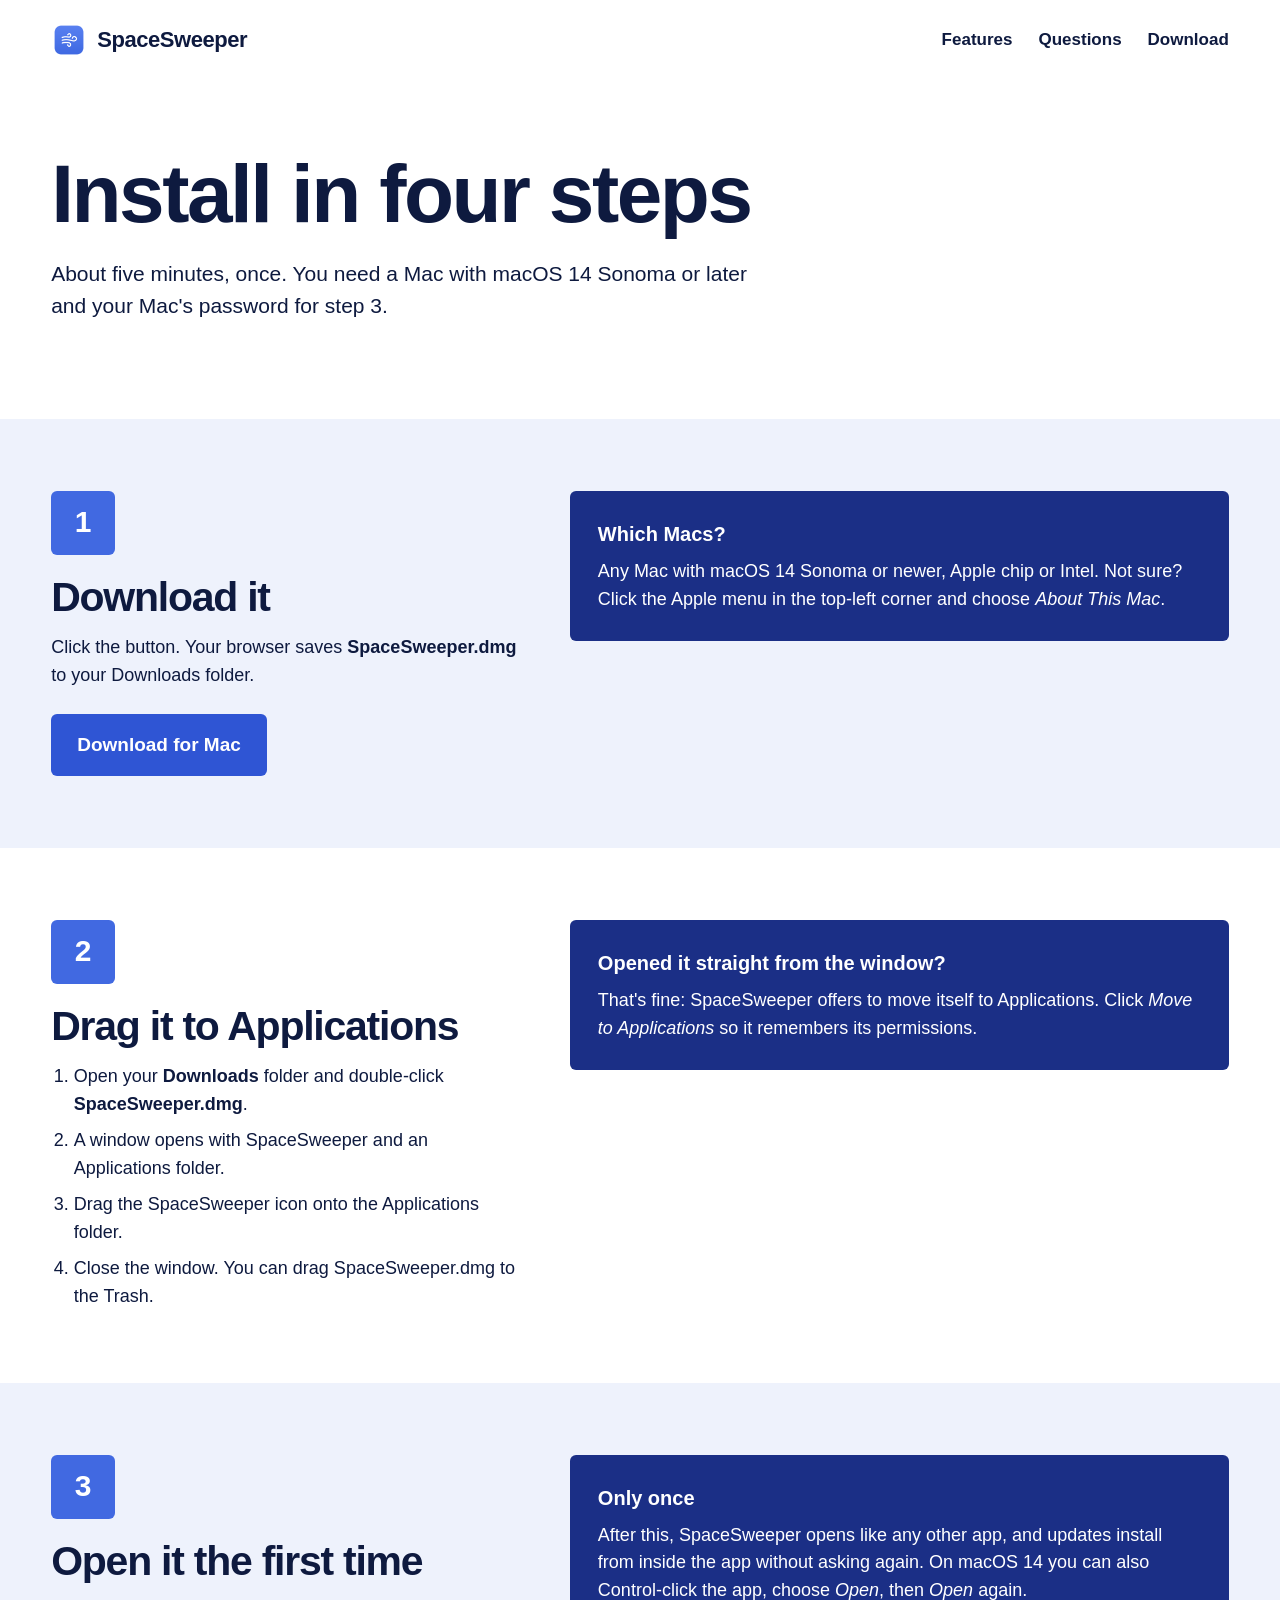
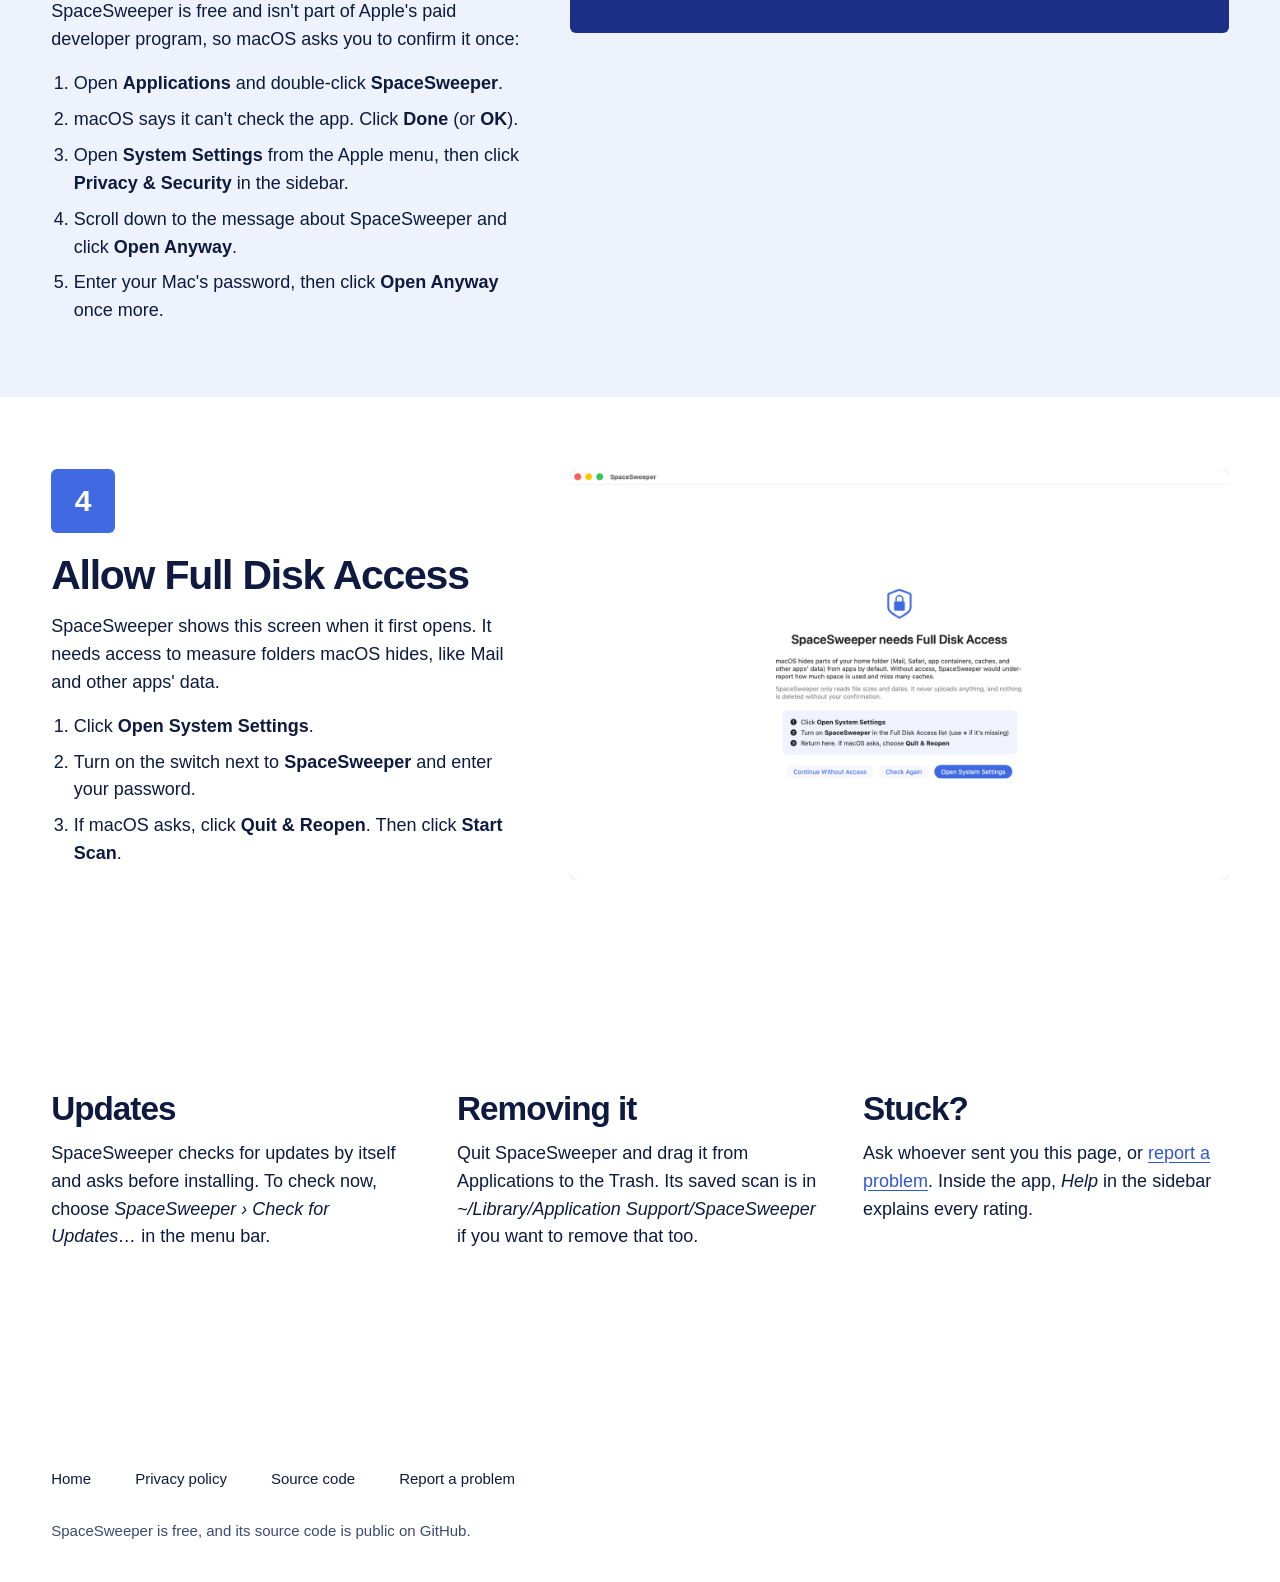
==== website/install.html @ 15249319 "Merge release pipeline and website" ====
<!doctype html>
<html lang="en">
<head>
  <meta charset="utf-8">
  <meta name="viewport" content="width=device-width, initial-scale=1">
  <title>Install SpaceSweeper</title>
  <meta name="description" content="Install SpaceSweeper on your Mac in four steps, including the one-time Open Anyway step and Full Disk Access.">
  <link rel="icon" href="assets/favicon.png">
  <link rel="stylesheet" href="styles.css">
  <script src="site.js" defer></script>
</head>
<body>
  <a class="skip" href="#main">Skip to content</a>
  <header class="site-header">
    <a class="wordmark" href="./"><img src="assets/icon.png" alt="" width="36" height="36">SpaceSweeper</a>
    <nav aria-label="Main">
      <a href="./#features">Features</a>
      <a href="./#questions">Questions</a>
      <a class="keep" href="https://github.com/MatthewFuchs/space-sweeper/releases/latest/download/SpaceSweeper.dmg">Download</a>
    </nav>
  </header>

  <main id="main">
    <section class="guide-hero" aria-labelledby="guide-title">
      <h1 id="guide-title" class="reveal">Install in four steps</h1>
      <p class="reveal">About five minutes, once. You need a Mac with macOS 14 Sonoma or later and your Mac's password for step 3.</p>
    </section>

    <ol class="steps">
      <li>
        <div>
          <span class="badge" aria-hidden="true"></span>
          <h2 class="reveal">Download it</h2>
          <p class="reveal">Click the button. Your browser saves <strong>SpaceSweeper.dmg</strong> to your Downloads folder.</p>
          <p class="reveal" style="margin-top:24px"><a class="button" href="https://github.com/MatthewFuchs/space-sweeper/releases/latest/download/SpaceSweeper.dmg">Download for Mac</a></p>
        </div>
        <div class="panel reveal">
          <strong>Which Macs?</strong>
          Any Mac with macOS 14 Sonoma or newer, Apple chip or Intel. Not sure? Click the Apple menu in the top-left corner and choose <em>About This Mac</em>.
        </div>
      </li>

      <li>
        <div>
          <span class="badge" aria-hidden="true"></span>
          <h2 class="reveal">Drag it to Applications</h2>
          <ol class="reveal">
            <li>Open your <strong>Downloads</strong> folder and double-click <strong>SpaceSweeper.dmg</strong>.</li>
            <li>A window opens with SpaceSweeper and an Applications folder.</li>
            <li>Drag the SpaceSweeper icon onto the Applications folder.</li>
            <li>Close the window. You can drag SpaceSweeper.dmg to the Trash.</li>
          </ol>
        </div>
        <div class="panel reveal">
          <strong>Opened it straight from the window?</strong>
          That's fine: SpaceSweeper offers to move itself to Applications. Click <em>Move to Applications</em> so it remembers its permissions.
        </div>
      </li>

      <li>
        <div>
          <span class="badge" aria-hidden="true"></span>
          <h2 class="reveal">Open it the first time</h2>
          <p class="reveal">SpaceSweeper is free and isn't part of Apple's paid developer program, so macOS asks you to confirm it once:</p>
          <ol class="reveal">
            <li>Open <strong>Applications</strong> and double-click <strong>SpaceSweeper</strong>.</li>
            <li>macOS says it can't check the app. Click <strong>Done</strong> (or <strong>OK</strong>).</li>
            <li>Open <strong>System Settings</strong> from the Apple menu, then click <strong>Privacy &amp; Security</strong> in the sidebar.</li>
            <li>Scroll down to the message about SpaceSweeper and click <strong>Open Anyway</strong>.</li>
            <li>Enter your Mac's password, then click <strong>Open Anyway</strong> once more.</li>
          </ol>
        </div>
        <div class="panel reveal">
          <strong>Only once</strong>
          After this, SpaceSweeper opens like any other app, and updates install from inside the app without asking again. On macOS 14 you can also Control-click the app, choose <em>Open</em>, then <em>Open</em> again.
        </div>
      </li>

      <li>
        <div>
          <span class="badge" aria-hidden="true"></span>
          <h2 class="reveal">Allow Full Disk Access</h2>
          <p class="reveal">SpaceSweeper shows this screen when it first opens. It needs access to measure folders macOS hides, like Mail and other apps' data.</p>
          <ol class="reveal">
            <li>Click <strong>Open System Settings</strong>.</li>
            <li>Turn on the switch next to <strong>SpaceSweeper</strong> and enter your password.</li>
            <li>If macOS asks, click <strong>Quit &amp; Reopen</strong>. Then click <strong>Start Scan</strong>.</li>
          </ol>
        </div>
        <figure class="reveal">
          <img src="assets/fda.png" width="1600" height="997" alt="SpaceSweeper's Full Disk Access screen with an Open System Settings button and three short steps." loading="lazy">
        </figure>
      </li>
    </ol>

    <section class="after" aria-label="After installing">
      <div>
        <h2 class="reveal">Updates</h2>
        <p class="reveal">SpaceSweeper checks for updates by itself and asks before installing. To check now, choose <em>SpaceSweeper › Check for Updates…</em> in the menu bar.</p>
      </div>
      <div>
        <h2 class="reveal">Removing it</h2>
        <p class="reveal">Quit SpaceSweeper and drag it from Applications to the Trash. Its saved scan is in <em>~/Library/Application Support/SpaceSweeper</em> if you want to remove that too.</p>
      </div>
      <div>
        <h2 class="reveal">Stuck?</h2>
        <p class="reveal">Ask whoever sent you this page, or <a href="https://github.com/MatthewFuchs/space-sweeper/issues">report a problem</a>. Inside the app, <em>Help</em> in the sidebar explains every rating.</p>
      </div>
    </section>
  </main>

  <footer class="site-footer">
    <nav class="footer-links" aria-label="Footer">
      <a href="./">Home</a>
      <a href="privacy.html">Privacy policy</a>
      <a href="https://github.com/MatthewFuchs/space-sweeper">Source code</a>
      <a href="https://github.com/MatthewFuchs/space-sweeper/issues">Report a problem</a>
    </nav>
    <p class="fineprint">SpaceSweeper is free, and its source code is public on GitHub.</p>
  </footer>
</body>
</html>
---- website/styles.css ----
/* SpaceSweeper website: royal blue and white, one motif (the space-map tile), system fonts, no external requests. */

:root {
  --ground: #ffffff;
  --ink: #0e1a3f;
  --soft-ink: #3c4a72;
  --tone: #eef2fc;
  --tone-2: #dde5fa;
  --accent: #4169e1;          /* royal blue: the motif at large scale */
  --action: #2f55d4;          /* buttons and links: AA contrast with white */
  --deep: #1b2f86;            /* full fields with white text */
  --on-dark: #ffffff;
  --safe: #146c34;
  --review: #2f55d4;
  --careful: #9a4a06;
  --protected: #4a5578;
  --tile-1: #1b2f86;
  --tile-2: #2f55d4;
  --tile-3: #4169e1;
  --tile-4: #2a46b0;
  --tile-5: #1f3a9e;
  --radius: 6px;
  --margin: clamp(16px, 4vw, 56px);
  --step-display: clamp(52px, 6.4vw, 104px);
  --step-heading: clamp(34px, 4vw, 64px);
  --step-title: 22px;
  --step-body: 18px;
  --step-small: 15px;
  --ease: cubic-bezier(.2, .7, .2, 1);
  color-scheme: light dark;
}

@media (prefers-color-scheme: dark) {
  :root {
    --ground: #0a0f22;
    --ink: #eef2ff;
    --soft-ink: #b9c4e6;
    --tone: #131b37;
    --tone-2: #1b2550;
    --action: #3f66e8;
    --deep: #15245f;
    --safe: #5fd38a;
    --review: #8fa8ff;
    --careful: #f2a65a;
    --protected: #a7b1cf;
  }
}

* { box-sizing: border-box; }
html { -webkit-text-size-adjust: 100%; scroll-behavior: smooth; }
body {
  margin: 0;
  background: var(--ground);
  color: var(--ink);
  font: 400 var(--step-body)/1.55 -apple-system, BlinkMacSystemFont, "SF Pro Text", "Helvetica Neue", Helvetica, Arial, sans-serif;
  -webkit-font-smoothing: antialiased;
}
img { max-width: 100%; display: block; }
a { color: var(--action); text-underline-offset: 3px; }
a:focus-visible, button:focus-visible, summary:focus-visible, input:focus-visible {
  outline: 3px solid var(--accent);
  outline-offset: 3px;
}
h1, h2, h3 { margin: 0; font-weight: 700; letter-spacing: -0.03em; line-height: 1.02; }
h1 { font-size: var(--step-display); }
h2 { font-size: var(--step-heading); }
h3 { font-size: var(--step-title); letter-spacing: -0.01em; line-height: 1.25; }
p { margin: 0; }
.skip { position: absolute; left: -9999px; }
.skip:focus { left: var(--margin); top: 12px; background: var(--ground); padding: 8px 12px; z-index: 10; }

/* Buttons: the motif's rectangle, flat. */
.button {
  display: inline-flex; align-items: center; gap: 10px;
  background: var(--action); color: #fff;
  font-weight: 650; font-size: 19px; text-decoration: none;
  padding: 16px 26px; border-radius: var(--radius); border: 0; cursor: pointer;
  transition: transform .18s var(--ease), background-color .18s var(--ease);
}
.button:hover { background: var(--deep); }
.button:active { transform: scale(.97); }
.button.on-dark { background: #fff; color: var(--deep); }
.button.on-dark:hover { background: var(--tone-2); }
.text-link { font-weight: 600; transition: opacity .18s; }
.text-link:hover { opacity: .75; }

/* Header */
.site-header {
  display: flex; align-items: center; justify-content: space-between;
  padding: 22px var(--margin); position: relative; z-index: 3;
}
.wordmark { display: inline-flex; align-items: center; gap: 10px; font-weight: 750; font-size: 22px; letter-spacing: -0.02em; color: var(--ink); text-decoration: none; }
.wordmark img { width: 36px; height: 36px; }
.site-header nav { display: flex; gap: 26px; }
.site-header nav a { color: var(--ink); text-decoration: none; font-weight: 550; font-size: 17px; }
.site-header nav a:hover { color: var(--action); }

/* Hero: headline on the ground, a giant space map cropped by the right edge. */
.hero {
  position: relative; min-height: min(92svh, 900px); overflow: hidden;
  display: grid; grid-template-columns: minmax(0, 1fr) minmax(0, 1.15fr); align-items: center;
}
.hero-copy { padding: 0 var(--margin) 64px; max-width: 640px; position: relative; z-index: 2; }
.hero-copy p.lead { font-size: 21px; margin: 26px 0 32px; max-width: 30em; }
.hero-meta { margin-top: 18px; font-size: var(--step-small); color: var(--soft-ink); }
.hero-actions { display: flex; flex-wrap: wrap; align-items: center; gap: 22px; }

.space-map {
  position: relative; height: min(84svh, 820px); width: 62vw;
  margin-right: -14vw; align-self: center;
}
.space-map .tile {
  position: absolute; border: 0; border-radius: var(--radius); cursor: pointer;
  color: #fff; text-align: left; padding: 14px 16px; font: inherit;
  display: flex; flex-direction: column; justify-content: flex-start; overflow: hidden;
  transition: transform .2s var(--ease), filter .2s var(--ease);
}
.space-map .tile:hover { filter: brightness(1.12); }
.space-map .tile:active { transform: scale(.985); }
.space-map .tile[aria-pressed="true"] { outline: 4px solid #fff; outline-offset: -4px; }
.tile .name { font-weight: 700; font-size: 18px; line-height: 1.2; }
.tile .size { font-size: 15px; opacity: .9; }
.tile.small .name { font-size: 15px; }
.tile.tiny .name, .tile.tiny .size { display: none; }

.map-readout {
  margin-top: 30px; padding: 18px 20px; background: var(--tone); border-radius: var(--radius);
  max-width: 34em; min-height: 112px;
}
.map-readout .rating { font-weight: 700; }
.map-readout .rating[data-level="safe"] { color: var(--safe); }
.map-readout .rating[data-level="review"] { color: var(--review); }
.map-readout .rating[data-level="careful"] { color: var(--careful); }
.map-readout .rating[data-level="protected"] { color: var(--protected); }
.map-readout p + p { margin-top: 4px; }
.map-hint { font-size: var(--step-small); color: var(--soft-ink); margin-top: 10px; }

/* Showcase: a deep blue field with the real app, cropped by the edges. */
.showcase {
  background: var(--deep); color: var(--on-dark); position: relative; overflow: hidden;
  min-height: 92svh; padding: 110px var(--margin) 0;
}
.showcase .copy { max-width: 560px; position: relative; z-index: 1; }
.showcase .copy p { margin-top: 20px; font-size: 20px; }
.showcase figure {
  margin: 56px 0 0 auto; width: min(1180px, 88vw); margin-right: calc(-1 * var(--margin) - 6vw);
  border-radius: var(--radius) 0 0 0; overflow: hidden;
}
.showcase img { width: 100%; height: auto; }

/* Features: a board of tiles. */
.board-section { padding: 160px var(--margin) 0; }
.board {
  display: grid; grid-template-columns: repeat(12, 1fr); grid-auto-rows: 112px; gap: 8px;
}
.board > * { border-radius: var(--radius); overflow: hidden; position: relative; background: var(--tone); }
.board .heading-tile { grid-column: span 6; grid-row: span 2; background: transparent; padding: 8px 0; }
.board .shot { grid-column: span 6; grid-row: span 4; }
.board .shot img { position: absolute; width: 170%; height: auto; max-width: none; left: -6%; top: -4%; }
.board .shot.focus-right img { left: -62%; }
.board .shot.focus-mid img { left: -30%; top: -14%; }
.board .note { grid-column: span 3; grid-row: span 2; padding: 20px; display: flex; flex-direction: column; justify-content: flex-end; }
.board .note.tall { grid-row: span 4; background: var(--accent); color: #fff; }
.board .note.wide { grid-column: span 6; background: var(--tone-2); }
.board .caption {
  position: absolute; left: 0; right: 0; bottom: 0; padding: 18px 20px;
  background: var(--deep); color: #fff;
}
.board .caption strong, .board .note strong { display: block; font-size: 19px; }
.board .caption span, .board .note span { font-size: 16px; }

/* How it works: a split driven by one slider. */
.stages { margin-top: 160px; display: grid; grid-template-columns: 1fr 1fr; min-height: 80svh; }
.stages .clause-field { background: var(--accent); color: #fff; padding: 64px var(--margin); display: flex; flex-direction: column; justify-content: space-between; }
.stages .clause-field h2 { max-width: 12em; min-height: 2.1em; }
.stages .clause-field p { font-size: 20px; max-width: 26em; margin-top: 18px; }
.stages .picture-field { background: var(--tone); position: relative; overflow: hidden; }
.stages .picture-field img {
  position: absolute; width: 150%; height: auto; max-width: none; left: 8%; top: 10%;
  border-radius: var(--radius); transition: opacity .2s var(--ease);
}
.stage-control { margin-top: 40px; }
.stage-control input[type="range"] { width: 100%; accent-color: #fff; height: 32px; cursor: pointer; }
.stage-names { display: grid; grid-template-columns: repeat(4, 1fr); font-size: 16px; margin-top: 6px; color: rgba(255, 255, 255, .78); }
.stage-names span[aria-current="step"] { color: #fff; font-weight: 700; }

/* FAQ: filed cards. */
.faq { padding: 160px var(--margin) 0; display: grid; grid-template-columns: repeat(12, 1fr); }
.faq h2 { grid-column: 3 / span 8; margin-bottom: 40px; }
.cards { grid-column: 3 / span 8; }
.cards details { background: var(--tone); border-radius: var(--radius); padding: 22px 26px; margin-top: -8px; position: relative; }
.cards details:nth-child(even) { background: var(--tone-2); }
.cards details:first-child { margin-top: 0; }
.cards summary { cursor: pointer; font-size: 21px; font-weight: 650; list-style: none; }
.cards summary::-webkit-details-marker { display: none; }
.cards summary .topic { display: block; font-size: var(--step-small); font-weight: 600; color: var(--action); margin-bottom: 2px; }
.cards details p { margin-top: 12px; max-width: 52ch; }

/* Call to action: a row cropped from the board. */
.cta-row { display: grid; grid-template-columns: 1fr 5fr 1fr; gap: 10px; margin: 160px 0 0; height: 380px; }
.cta-row > * { border-radius: var(--radius); overflow: hidden; }
.cta-row .flank-pic { background: var(--tone-2); }
.cta-row .flank-pic img { width: 600%; height: auto; max-width: none; margin-left: -470%; margin-top: -40px; }
.cta-row .flank-field { background: var(--tile-1); }
.cta-row .action-tile { background: var(--accent); color: #fff; padding: 44px; display: flex; flex-direction: column; justify-content: center; gap: 18px; }
.cta-row .action-tile p { font-size: 19px; max-width: 34em; }
.cta-row .action-tile .actions { display: flex; flex-wrap: wrap; gap: 22px; align-items: center; }
.cta-row .action-tile .text-link { color: #fff; }

/* Footer: the name built from space-map blocks. */
.site-footer { padding: 160px var(--margin) 40px; }
.block-mark { display: flex; gap: 4px; align-items: flex-end; height: 30svh; min-height: 200px; }
.block-mark span {
  flex: 1; display: flex; align-items: flex-end; justify-content: center;
  color: #fff; font-weight: 800; font-size: clamp(28px, 5.4vw, 92px); letter-spacing: -0.04em;
  border-radius: var(--radius); padding-bottom: 6px; line-height: 1;
}
.footer-links { display: grid; grid-template-columns: repeat(4, max-content); gap: 12px 44px; margin-top: 56px; font-size: var(--step-small); }
.footer-links a { color: var(--ink); text-decoration: none; }
.footer-links a:hover { color: var(--action); }
.fineprint { margin-top: 28px; font-size: var(--step-small); color: var(--soft-ink); }

/* Install guide */
.guide-hero { padding: 72px var(--margin) 0; max-width: 980px; }
.guide-hero p { font-size: 21px; margin-top: 22px; max-width: 34em; }
.steps { list-style: none; padding: 0; margin: 96px 0 0; counter-reset: step; }
.steps > li {
  counter-increment: step; display: grid; grid-template-columns: minmax(0, 5fr) minmax(0, 7fr); gap: 48px;
  padding: 72px var(--margin); align-items: start;
}
.steps > li:nth-child(odd) { background: var(--tone); }
.steps > li .badge {
  display: inline-flex; width: 64px; height: 64px; border-radius: var(--radius); background: var(--accent); color: #fff;
  align-items: center; justify-content: center; font-weight: 800; font-size: 30px; margin-bottom: 22px;
}
.steps > li .badge::before { content: counter(step); }
.steps h2 { font-size: clamp(30px, 3.2vw, 48px); }
.steps p, .steps ul, .steps ol { margin-top: 16px; }
.steps ol, .steps ul { padding-left: 1.25em; }
.steps ol li + li, .steps ul li + li { margin-top: 8px; }
.steps figure { margin: 0; border-radius: var(--radius); overflow: hidden; background: var(--tone-2); }
.steps figure img { width: 100%; height: auto; }
.steps .panel { background: var(--deep); color: #fff; border-radius: var(--radius); padding: 28px; }
.steps .panel strong { display: block; font-size: 20px; margin-bottom: 8px; }
.after { padding: 140px var(--margin) 0; display: grid; grid-template-columns: repeat(3, minmax(0, 1fr)); gap: 40px; }
.after h2 { font-size: clamp(28px, 2.6vw, 40px); margin-bottom: 14px; }

/* Privacy page */
.policy { padding: 72px var(--margin) 0; max-width: 820px; }
.policy h2 { font-size: clamp(26px, 2.4vw, 36px); margin-top: 48px; margin-bottom: 12px; }
.policy p { max-width: 62ch; }
.policy .effective { color: var(--soft-ink); margin-top: 16px; }

/* Entrances: parts rise in sequence; content stays visible without script. */
.js .reveal { opacity: 0; transform: translateY(24px); transition: opacity .7s var(--ease), transform .7s var(--ease); }
.js .reveal.in { opacity: 1; transform: none; }
.js .shutter { clip-path: inset(0 0 0 100%); transition: clip-path 1.1s var(--ease); }
.js .shutter img { transform: scale(1.12); transition: transform 1.1s var(--ease); }
.js .shutter.in { clip-path: inset(0 0 0 0); }
.js .shutter.in img { transform: none; }
@media (prefers-reduced-motion: reduce) {
  html { scroll-behavior: auto; }
  .js .reveal, .js .shutter, .js .shutter img { opacity: 1; transform: none; clip-path: none; transition: none; }
  .button, .space-map .tile { transition: none; }
}

/* Phone */
@media (max-width: 820px) {
  .site-header nav a:not(.keep) { display: none; }
  .hero { grid-template-columns: minmax(0, 1fr); min-height: auto; }
  .hero-copy { padding: 28px var(--margin) 0; }
  .hero-copy h1 { font-size: 11.5vw; }
  .space-map { width: 130vw; height: 92vw; margin: 40px 0 0 -6vw; }
  .tile .size { display: none; }
  .showcase { padding-top: 72px; min-height: auto; }
  .showcase figure { width: 150vw; margin-top: 36px; }
  .board { grid-template-columns: repeat(2, 1fr); grid-auto-rows: 28vw; gap: 6px; }
  .board .heading-tile, .board .shot, .board .note.wide { grid-column: span 2; }
  .board .shot { grid-row: span 3; }
  .board .note { grid-column: span 1; grid-row: span 2; padding: 14px; }
  .board .note.tall { grid-row: span 2; }
  .stages { grid-template-columns: 1fr; }
  .stages .picture-field { height: 46svh; order: -1; }
  .stages .clause-field { padding: 36px var(--margin); }
  .faq h2, .cards { grid-column: 1 / -1; }
  .cta-row { grid-template-columns: 1fr 1fr; height: auto; }
  .cta-row .action-tile { grid-column: 1 / -1; order: -1; padding: 28px; }
  .cta-row .flank-pic, .cta-row .flank-field { height: 120px; }
  .footer-links { grid-template-columns: repeat(2, max-content); }
  .block-mark { height: 22svh; min-height: 140px; }
  .steps > li { grid-template-columns: 1fr; gap: 28px; padding: 48px var(--margin); }
  .after { grid-template-columns: 1fr; }
}
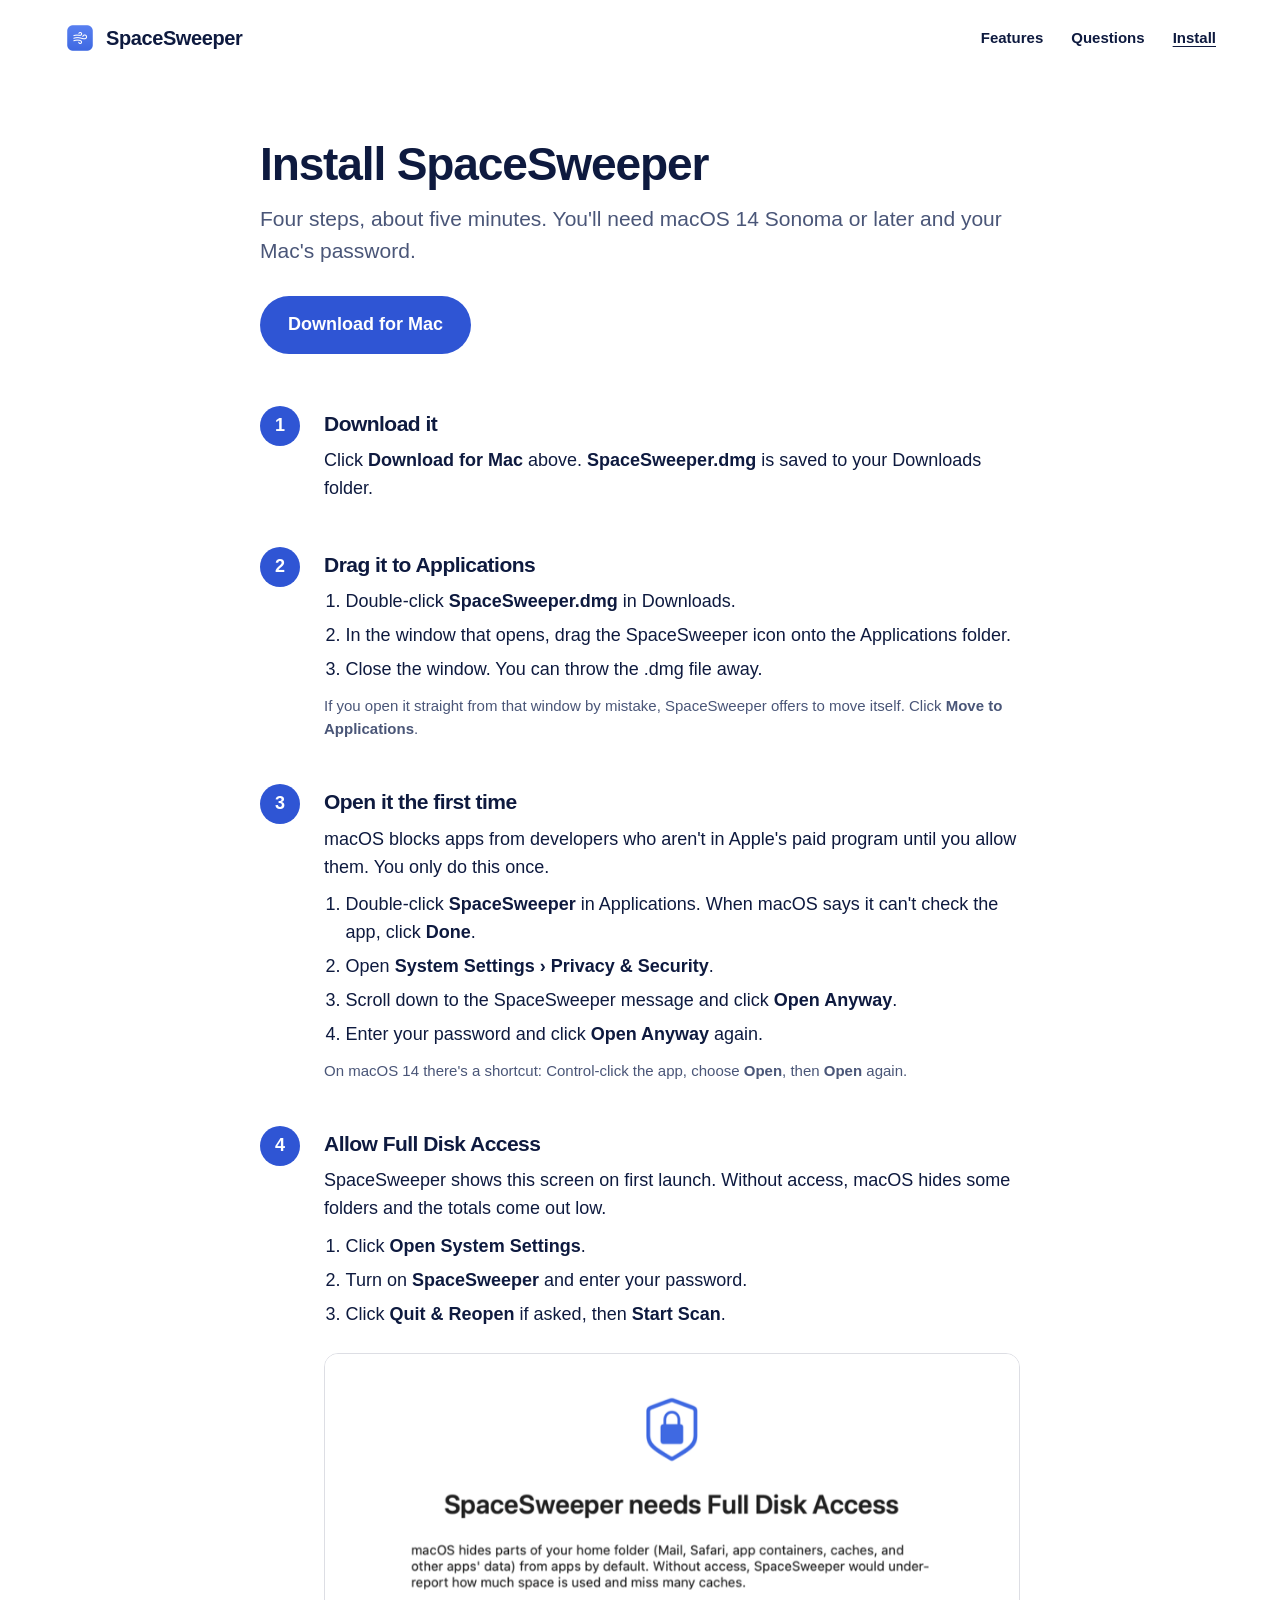
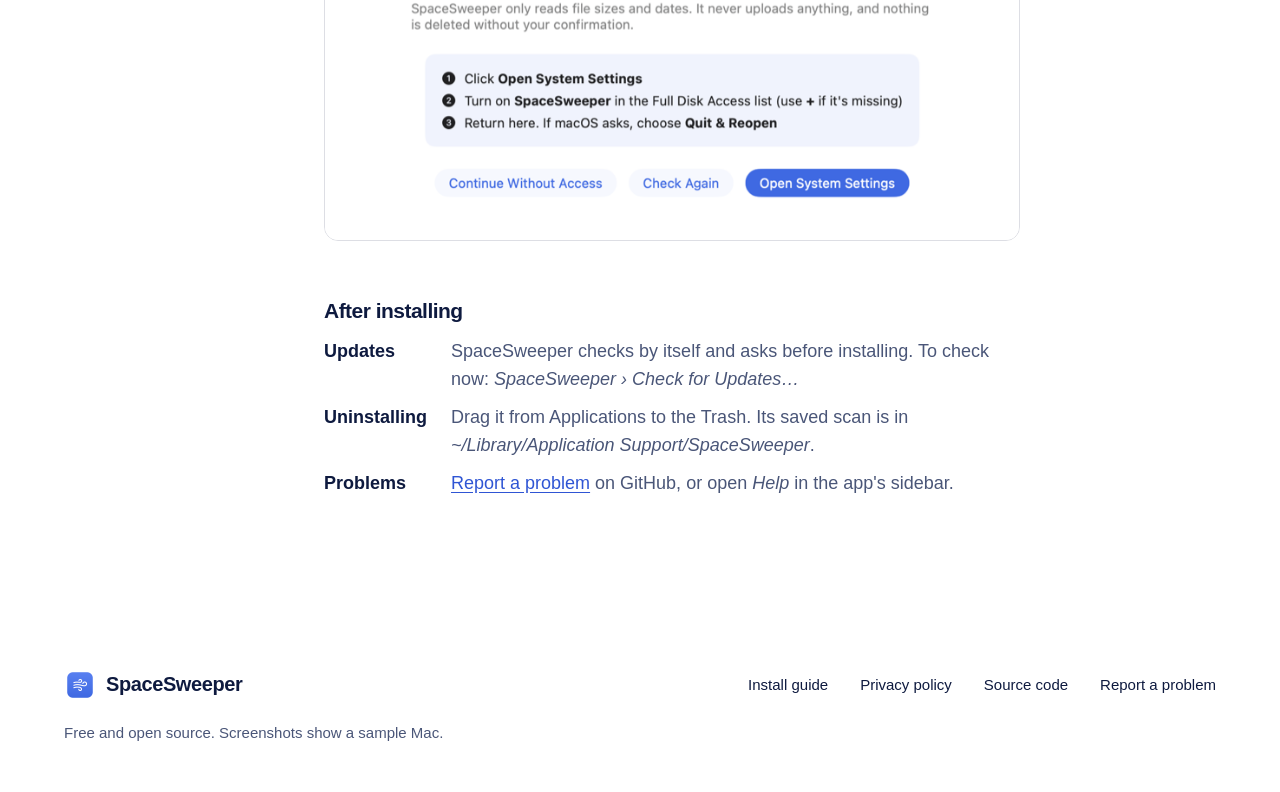
==== commit bec92a0f: "Website redesign: open layout with full app windows, simpler install guide, shared header and footer" ====
--- a/website/install.html
+++ b/website/install.html
@@ -12,111 +12,87 @@
 <body>
   <a class="skip" href="#main">Skip to content</a>
   <header class="site-header">
-    <a class="wordmark" href="./"><img src="assets/icon.png" alt="" width="36" height="36">SpaceSweeper</a>
+    <a class="wordmark" href="./"><img src="assets/icon.png" alt="" width="32" height="32">SpaceSweeper</a>
     <nav aria-label="Main">
       <a href="./#features">Features</a>
       <a href="./#questions">Questions</a>
-      <a class="keep" href="https://github.com/MatthewFuchs/space-sweeper/releases/latest/download/SpaceSweeper.dmg">Download</a>
+      <a class="keep" href="install.html" aria-current="page">Install</a>
     </nav>
   </header>
 
-  <main id="main">
-    <section class="guide-hero" aria-labelledby="guide-title">
-      <h1 id="guide-title" class="reveal">Install in four steps</h1>
-      <p class="reveal">About five minutes, once. You need a Mac with macOS 14 Sonoma or later and your Mac's password for step 3.</p>
+  <main id="main" class="guide">
+    <section class="guide-intro" aria-labelledby="guide-title">
+      <h1 id="guide-title" class="reveal">Install SpaceSweeper</h1>
+      <p class="reveal">Four steps, about five minutes. You'll need macOS 14 Sonoma or later and your Mac's password.</p>
+      <div class="actions reveal">
+        <a class="button" href="https://github.com/MatthewFuchs/space-sweeper/releases/latest/download/SpaceSweeper.dmg">Download for Mac</a>
+      </div>
     </section>
 
     <ol class="steps">
-      <li>
-        <div>
-          <span class="badge" aria-hidden="true"></span>
-          <h2 class="reveal">Download it</h2>
-          <p class="reveal">Click the button. Your browser saves <strong>SpaceSweeper.dmg</strong> to your Downloads folder.</p>
-          <p class="reveal" style="margin-top:24px"><a class="button" href="https://github.com/MatthewFuchs/space-sweeper/releases/latest/download/SpaceSweeper.dmg">Download for Mac</a></p>
-        </div>
-        <div class="panel reveal">
-          <strong>Which Macs?</strong>
-          Any Mac with macOS 14 Sonoma or newer, Apple chip or Intel. Not sure? Click the Apple menu in the top-left corner and choose <em>About This Mac</em>.
-        </div>
+      <li class="reveal">
+        <h2>Download it</h2>
+        <p>Click <strong>Download for Mac</strong> above. <strong>SpaceSweeper.dmg</strong> is saved to your Downloads folder.</p>
       </li>
 
-      <li>
-        <div>
-          <span class="badge" aria-hidden="true"></span>
-          <h2 class="reveal">Drag it to Applications</h2>
-          <ol class="reveal">
-            <li>Open your <strong>Downloads</strong> folder and double-click <strong>SpaceSweeper.dmg</strong>.</li>
-            <li>A window opens with SpaceSweeper and an Applications folder.</li>
-            <li>Drag the SpaceSweeper icon onto the Applications folder.</li>
-            <li>Close the window. You can drag SpaceSweeper.dmg to the Trash.</li>
-          </ol>
-        </div>
-        <div class="panel reveal">
-          <strong>Opened it straight from the window?</strong>
-          That's fine: SpaceSweeper offers to move itself to Applications. Click <em>Move to Applications</em> so it remembers its permissions.
-        </div>
+      <li class="reveal">
+        <h2>Drag it to Applications</h2>
+        <ol>
+          <li>Double-click <strong>SpaceSweeper.dmg</strong> in Downloads.</li>
+          <li>In the window that opens, drag the SpaceSweeper icon onto the Applications folder.</li>
+          <li>Close the window. You can throw the .dmg file away.</li>
+        </ol>
+        <p class="note">If you open it straight from that window by mistake, SpaceSweeper offers to move itself. Click <strong>Move to Applications</strong>.</p>
       </li>
 
-      <li>
-        <div>
-          <span class="badge" aria-hidden="true"></span>
-          <h2 class="reveal">Open it the first time</h2>
-          <p class="reveal">SpaceSweeper is free and isn't part of Apple's paid developer program, so macOS asks you to confirm it once:</p>
-          <ol class="reveal">
-            <li>Open <strong>Applications</strong> and double-click <strong>SpaceSweeper</strong>.</li>
-            <li>macOS says it can't check the app. Click <strong>Done</strong> (or <strong>OK</strong>).</li>
-            <li>Open <strong>System Settings</strong> from the Apple menu, then click <strong>Privacy &amp; Security</strong> in the sidebar.</li>
-            <li>Scroll down to the message about SpaceSweeper and click <strong>Open Anyway</strong>.</li>
-            <li>Enter your Mac's password, then click <strong>Open Anyway</strong> once more.</li>
-          </ol>
-        </div>
-        <div class="panel reveal">
-          <strong>Only once</strong>
-          After this, SpaceSweeper opens like any other app, and updates install from inside the app without asking again. On macOS 14 you can also Control-click the app, choose <em>Open</em>, then <em>Open</em> again.
-        </div>
+      <li class="reveal">
+        <h2>Open it the first time</h2>
+        <p>macOS blocks apps from developers who aren't in Apple's paid program until you allow them. You only do this once.</p>
+        <ol>
+          <li>Double-click <strong>SpaceSweeper</strong> in Applications. When macOS says it can't check the app, click <strong>Done</strong>.</li>
+          <li>Open <strong>System Settings › Privacy &amp; Security</strong>.</li>
+          <li>Scroll down to the SpaceSweeper message and click <strong>Open Anyway</strong>.</li>
+          <li>Enter your password and click <strong>Open Anyway</strong> again.</li>
+        </ol>
+        <p class="note">On macOS 14 there's a shortcut: Control-click the app, choose <strong>Open</strong>, then <strong>Open</strong> again.</p>
       </li>
 
-      <li>
-        <div>
-          <span class="badge" aria-hidden="true"></span>
-          <h2 class="reveal">Allow Full Disk Access</h2>
-          <p class="reveal">SpaceSweeper shows this screen when it first opens. It needs access to measure folders macOS hides, like Mail and other apps' data.</p>
-          <ol class="reveal">
-            <li>Click <strong>Open System Settings</strong>.</li>
-            <li>Turn on the switch next to <strong>SpaceSweeper</strong> and enter your password.</li>
-            <li>If macOS asks, click <strong>Quit &amp; Reopen</strong>. Then click <strong>Start Scan</strong>.</li>
-          </ol>
-        </div>
-        <figure class="reveal">
-          <img src="assets/fda.png" width="1600" height="997" alt="SpaceSweeper's Full Disk Access screen with an Open System Settings button and three short steps." loading="lazy">
+      <li class="reveal">
+        <h2>Allow Full Disk Access</h2>
+        <p>SpaceSweeper shows this screen on first launch. Without access, macOS hides some folders and the totals come out low.</p>
+        <ol>
+          <li>Click <strong>Open System Settings</strong>.</li>
+          <li>Turn on <strong>SpaceSweeper</strong> and enter your password.</li>
+          <li>Click <strong>Quit &amp; Reopen</strong> if asked, then <strong>Start Scan</strong>.</li>
+        </ol>
+        <figure class="crop">
+          <img src="assets/fda-card.png" width="800" height="560" alt="SpaceSweeper's Full Disk Access screen with an Open System Settings button and three short steps." loading="lazy">
         </figure>
       </li>
     </ol>
 
-    <section class="after" aria-label="After installing">
-      <div>
-        <h2 class="reveal">Updates</h2>
-        <p class="reveal">SpaceSweeper checks for updates by itself and asks before installing. To check now, choose <em>SpaceSweeper › Check for Updates…</em> in the menu bar.</p>
-      </div>
-      <div>
-        <h2 class="reveal">Removing it</h2>
-        <p class="reveal">Quit SpaceSweeper and drag it from Applications to the Trash. Its saved scan is in <em>~/Library/Application Support/SpaceSweeper</em> if you want to remove that too.</p>
-      </div>
-      <div>
-        <h2 class="reveal">Stuck?</h2>
-        <p class="reveal">Ask whoever sent you this page, or <a href="https://github.com/MatthewFuchs/space-sweeper/issues">report a problem</a>. Inside the app, <em>Help</em> in the sidebar explains every rating.</p>
-      </div>
+    <section class="after" aria-labelledby="after-title">
+      <h2 id="after-title" class="reveal">After installing</h2>
+      <dl class="reveal">
+        <dt>Updates</dt>
+        <dd>SpaceSweeper checks by itself and asks before installing. To check now: <em>SpaceSweeper › Check for Updates…</em></dd>
+        <dt>Uninstalling</dt>
+        <dd>Drag it from Applications to the Trash. Its saved scan is in <em>~/Library/Application Support/SpaceSweeper</em>.</dd>
+        <dt>Problems</dt>
+        <dd><a href="https://github.com/MatthewFuchs/space-sweeper/issues">Report a problem</a> on GitHub, or open <em>Help</em> in the app's sidebar.</dd>
+      </dl>
     </section>
   </main>
 
   <footer class="site-footer">
+    <a class="wordmark" href="./"><img src="assets/icon.png" alt="" width="28" height="28">SpaceSweeper</a>
     <nav class="footer-links" aria-label="Footer">
-      <a href="./">Home</a>
+      <a href="install.html">Install guide</a>
       <a href="privacy.html">Privacy policy</a>
       <a href="https://github.com/MatthewFuchs/space-sweeper">Source code</a>
       <a href="https://github.com/MatthewFuchs/space-sweeper/issues">Report a problem</a>
     </nav>
-    <p class="fineprint">SpaceSweeper is free, and its source code is public on GitHub.</p>
+    <p class="fineprint">Free and open source. Screenshots show a sample Mac.</p>
   </footer>
 </body>
 </html>
--- a/website/styles.css
+++ b/website/styles.css
@@ -1,29 +1,23 @@
-/* SpaceSweeper website: royal blue and white, one motif (the space-map tile), system fonts, no external requests. */
+/* SpaceSweeper website: royal blue and white, open layout, whole app windows at natural scale.
+   System fonts only; no external requests. */
 
 :root {
   --ground: #ffffff;
   --ink: #0e1a3f;
-  --soft-ink: #3c4a72;
-  --tone: #eef2fc;
-  --tone-2: #dde5fa;
-  --accent: #4169e1;          /* royal blue: the motif at large scale */
-  --action: #2f55d4;          /* buttons and links: AA contrast with white */
-  --deep: #1b2f86;            /* full fields with white text */
-  --on-dark: #ffffff;
-  --safe: #146c34;
+  --soft-ink: #4a5678;
+  --tone: #f3f6fd;            /* quiet field behind the FAQ */
+  --blue: #2f55d4;            /* royal blue fields: white text passes AA */
+  --blue-hover: #2446b8;
+  --link: #2f55d4;
+  --safe: #1e9e4a;
   --review: #2f55d4;
-  --careful: #9a4a06;
-  --protected: #4a5578;
-  --tile-1: #1b2f86;
-  --tile-2: #2f55d4;
-  --tile-3: #4169e1;
-  --tile-4: #2a46b0;
-  --tile-5: #1f3a9e;
-  --radius: 6px;
-  --margin: clamp(16px, 4vw, 56px);
-  --step-display: clamp(52px, 6.4vw, 104px);
-  --step-heading: clamp(34px, 4vw, 64px);
-  --step-title: 22px;
+  --careful: #e07a10;
+  --protected: #6b7591;
+  --margin: clamp(20px, 5vw, 72px);
+  --wide: 1200px;             /* widest content column */
+  --step-display: clamp(44px, 6vw, 84px);
+  --step-heading: clamp(32px, 3.6vw, 52px);
+  --step-title: 21px;
   --step-body: 18px;
   --step-small: 15px;
   --ease: cubic-bezier(.2, .7, .2, 1);
@@ -32,16 +26,14 @@
 
 @media (prefers-color-scheme: dark) {
   :root {
-    --ground: #0a0f22;
+    --ground: #0b1024;
     --ink: #eef2ff;
-    --soft-ink: #b9c4e6;
-    --tone: #131b37;
-    --tone-2: #1b2550;
-    --action: #3f66e8;
-    --deep: #15245f;
-    --safe: #5fd38a;
+    --soft-ink: #b4bfe0;
+    --tone: #121a36;
+    --blue: #2f55d4;
+    --blue-hover: #3a62e6;
+    --link: #9db4ff;
     --review: #8fa8ff;
-    --careful: #f2a65a;
     --protected: #a7b1cf;
   }
 }
@@ -49,245 +41,195 @@
 * { box-sizing: border-box; }
 html { -webkit-text-size-adjust: 100%; scroll-behavior: smooth; }
 body {
-  margin: 0;
+  margin: 0; min-height: 100vh; display: flex; flex-direction: column;
   background: var(--ground);
   color: var(--ink);
   font: 400 var(--step-body)/1.55 -apple-system, BlinkMacSystemFont, "SF Pro Text", "Helvetica Neue", Helvetica, Arial, sans-serif;
   -webkit-font-smoothing: antialiased;
 }
-img { max-width: 100%; display: block; }
-a { color: var(--action); text-underline-offset: 3px; }
-a:focus-visible, button:focus-visible, summary:focus-visible, input:focus-visible {
-  outline: 3px solid var(--accent);
+main { flex: 1 0 auto; }
+img { max-width: 100%; height: auto; display: block; }
+a { color: var(--link); text-underline-offset: 3px; }
+a:focus-visible, button:focus-visible, summary:focus-visible {
+  outline: 3px solid var(--link);
   outline-offset: 3px;
-}
-h1, h2, h3 { margin: 0; font-weight: 700; letter-spacing: -0.03em; line-height: 1.02; }
+  border-radius: 4px;
+}
+h1, h2, h3 { margin: 0; font-weight: 700; letter-spacing: -0.025em; line-height: 1.06; }
 h1 { font-size: var(--step-display); }
 h2 { font-size: var(--step-heading); }
-h3 { font-size: var(--step-title); letter-spacing: -0.01em; line-height: 1.25; }
+h3 { font-size: var(--step-title); letter-spacing: -0.01em; line-height: 1.3; }
 p { margin: 0; }
 .skip { position: absolute; left: -9999px; }
-.skip:focus { left: var(--margin); top: 12px; background: var(--ground); padding: 8px 12px; z-index: 10; }
-
-/* Buttons: the motif's rectangle, flat. */
+.skip:focus { left: var(--margin); top: 12px; background: var(--ground); color: var(--ink); padding: 8px 12px; z-index: 10; }
+
+/* Buttons: rounded like macOS, flat. */
 .button {
-  display: inline-flex; align-items: center; gap: 10px;
-  background: var(--action); color: #fff;
-  font-weight: 650; font-size: 19px; text-decoration: none;
-  padding: 16px 26px; border-radius: var(--radius); border: 0; cursor: pointer;
+  display: inline-flex; align-items: center;
+  background: var(--blue); color: #fff;
+  font-weight: 650; font-size: var(--step-body); text-decoration: none;
+  padding: 15px 28px; border-radius: 999px; /* taste-skill-ignore */
   transition: transform .18s var(--ease), background-color .18s var(--ease);
 }
-.button:hover { background: var(--deep); }
+.button:hover { background: var(--blue-hover); }
 .button:active { transform: scale(.97); }
-.button.on-dark { background: #fff; color: var(--deep); }
-.button.on-dark:hover { background: var(--tone-2); }
-.text-link { font-weight: 600; transition: opacity .18s; }
-.text-link:hover { opacity: .75; }
-
-/* Header */
+.button.light { background: #fff; color: #1b2f86; }
+.button.light:hover { background: #e6ecfd; }
+.text-link { font-weight: 600; text-decoration: none; transition: opacity .18s; }
+.text-link:hover { text-decoration: underline; }
+.actions { display: flex; flex-wrap: wrap; align-items: center; gap: 16px 28px; }
+
+/* Header: sits on the blue hero on the home page, on white elsewhere. */
 .site-header {
   display: flex; align-items: center; justify-content: space-between;
-  padding: 22px var(--margin); position: relative; z-index: 3;
-}
-.wordmark { display: inline-flex; align-items: center; gap: 10px; font-weight: 750; font-size: 22px; letter-spacing: -0.02em; color: var(--ink); text-decoration: none; }
-.wordmark img { width: 36px; height: 36px; }
-.site-header nav { display: flex; gap: 26px; }
-.site-header nav a { color: var(--ink); text-decoration: none; font-weight: 550; font-size: 17px; }
-.site-header nav a:hover { color: var(--action); }
-
-/* Hero: headline on the ground, a giant space map cropped by the right edge. */
+  max-width: calc(var(--wide) + 2 * var(--margin)); margin: 0 auto;
+  padding: 22px var(--margin); width: 100%;
+}
+.wordmark { display: inline-flex; align-items: center; gap: 10px; font-weight: 700; font-size: 20px; letter-spacing: -0.02em; color: var(--ink); text-decoration: none; }
+.wordmark img { width: 32px; height: 32px; }
+.site-header nav { display: flex; gap: 28px; }
+.site-header nav a { color: var(--ink); text-decoration: none; font-weight: 550; font-size: var(--step-small); }
+.site-header nav a:hover, .site-header nav a[aria-current] { text-decoration: underline; }
+
+/* App windows: the screenshots already have the window's rounded corners; a soft shadow lifts them
+   off the page the way macOS does. Never cropped or zoomed. */
+.window { margin: 0; }
+.window img { width: 100%; filter: drop-shadow(0 18px 40px rgba(14, 26, 63, .18)); } /* taste-skill-ignore: a real window casts a shadow */
+
+/* Hero: blue field, centred headline, the whole window below, overlapping into the white page. */
 .hero {
-  position: relative; min-height: min(92svh, 900px); overflow: hidden;
-  display: grid; grid-template-columns: minmax(0, 1fr) minmax(0, 1.15fr); align-items: center;
-}
-.hero-copy { padding: 0 var(--margin) 64px; max-width: 640px; position: relative; z-index: 2; }
-.hero-copy p.lead { font-size: 21px; margin: 26px 0 32px; max-width: 30em; }
-.hero-meta { margin-top: 18px; font-size: var(--step-small); color: var(--soft-ink); }
-.hero-actions { display: flex; flex-wrap: wrap; align-items: center; gap: 22px; }
-
-.space-map {
-  position: relative; height: min(84svh, 820px); width: 62vw;
-  margin-right: -14vw; align-self: center;
-}
-.space-map .tile {
-  position: absolute; border: 0; border-radius: var(--radius); cursor: pointer;
-  color: #fff; text-align: left; padding: 14px 16px; font: inherit;
-  display: flex; flex-direction: column; justify-content: flex-start; overflow: hidden;
-  transition: transform .2s var(--ease), filter .2s var(--ease);
-}
-.space-map .tile:hover { filter: brightness(1.12); }
-.space-map .tile:active { transform: scale(.985); }
-.space-map .tile[aria-pressed="true"] { outline: 4px solid #fff; outline-offset: -4px; }
-.tile .name { font-weight: 700; font-size: 18px; line-height: 1.2; }
-.tile .size { font-size: 15px; opacity: .9; }
-.tile.small .name { font-size: 15px; }
-.tile.tiny .name, .tile.tiny .size { display: none; }
-
-.map-readout {
-  margin-top: 30px; padding: 18px 20px; background: var(--tone); border-radius: var(--radius);
-  max-width: 34em; min-height: 112px;
-}
-.map-readout .rating { font-weight: 700; }
-.map-readout .rating[data-level="safe"] { color: var(--safe); }
-.map-readout .rating[data-level="review"] { color: var(--review); }
-.map-readout .rating[data-level="careful"] { color: var(--careful); }
-.map-readout .rating[data-level="protected"] { color: var(--protected); }
-.map-readout p + p { margin-top: 4px; }
-.map-hint { font-size: var(--step-small); color: var(--soft-ink); margin-top: 10px; }
-
-/* Showcase: a deep blue field with the real app, cropped by the edges. */
-.showcase {
-  background: var(--deep); color: var(--on-dark); position: relative; overflow: hidden;
-  min-height: 92svh; padding: 110px var(--margin) 0;
-}
-.showcase .copy { max-width: 560px; position: relative; z-index: 1; }
-.showcase .copy p { margin-top: 20px; font-size: 20px; }
-.showcase figure {
-  margin: 56px 0 0 auto; width: min(1180px, 88vw); margin-right: calc(-1 * var(--margin) - 6vw);
-  border-radius: var(--radius) 0 0 0; overflow: hidden;
-}
-.showcase img { width: 100%; height: auto; }
-
-/* Features: a board of tiles. */
-.board-section { padding: 160px var(--margin) 0; }
-.board {
-  display: grid; grid-template-columns: repeat(12, 1fr); grid-auto-rows: 112px; gap: 8px;
-}
-.board > * { border-radius: var(--radius); overflow: hidden; position: relative; background: var(--tone); }
-.board .heading-tile { grid-column: span 6; grid-row: span 2; background: transparent; padding: 8px 0; }
-.board .shot { grid-column: span 6; grid-row: span 4; }
-.board .shot img { position: absolute; width: 170%; height: auto; max-width: none; left: -6%; top: -4%; }
-.board .shot.focus-right img { left: -62%; }
-.board .shot.focus-mid img { left: -30%; top: -14%; }
-.board .note { grid-column: span 3; grid-row: span 2; padding: 20px; display: flex; flex-direction: column; justify-content: flex-end; }
-.board .note.tall { grid-row: span 4; background: var(--accent); color: #fff; }
-.board .note.wide { grid-column: span 6; background: var(--tone-2); }
-.board .caption {
-  position: absolute; left: 0; right: 0; bottom: 0; padding: 18px 20px;
-  background: var(--deep); color: #fff;
-}
-.board .caption strong, .board .note strong { display: block; font-size: 19px; }
-.board .caption span, .board .note span { font-size: 16px; }
-
-/* How it works: a split driven by one slider. */
-.stages { margin-top: 160px; display: grid; grid-template-columns: 1fr 1fr; min-height: 80svh; }
-.stages .clause-field { background: var(--accent); color: #fff; padding: 64px var(--margin); display: flex; flex-direction: column; justify-content: space-between; }
-.stages .clause-field h2 { max-width: 12em; min-height: 2.1em; }
-.stages .clause-field p { font-size: 20px; max-width: 26em; margin-top: 18px; }
-.stages .picture-field { background: var(--tone); position: relative; overflow: hidden; }
-.stages .picture-field img {
-  position: absolute; width: 150%; height: auto; max-width: none; left: 8%; top: 10%;
-  border-radius: var(--radius); transition: opacity .2s var(--ease);
-}
-.stage-control { margin-top: 40px; }
-.stage-control input[type="range"] { width: 100%; accent-color: #fff; height: 32px; cursor: pointer; }
-.stage-names { display: grid; grid-template-columns: repeat(4, 1fr); font-size: 16px; margin-top: 6px; color: rgba(255, 255, 255, .78); }
-.stage-names span[aria-current="step"] { color: #fff; font-weight: 700; }
-
-/* FAQ: filed cards. */
-.faq { padding: 160px var(--margin) 0; display: grid; grid-template-columns: repeat(12, 1fr); }
-.faq h2 { grid-column: 3 / span 8; margin-bottom: 40px; }
-.cards { grid-column: 3 / span 8; }
-.cards details { background: var(--tone); border-radius: var(--radius); padding: 22px 26px; margin-top: -8px; position: relative; }
-.cards details:nth-child(even) { background: var(--tone-2); }
-.cards details:first-child { margin-top: 0; }
-.cards summary { cursor: pointer; font-size: 21px; font-weight: 650; list-style: none; }
-.cards summary::-webkit-details-marker { display: none; }
-.cards summary .topic { display: block; font-size: var(--step-small); font-weight: 600; color: var(--action); margin-bottom: 2px; }
-.cards details p { margin-top: 12px; max-width: 52ch; }
-
-/* Call to action: a row cropped from the board. */
-.cta-row { display: grid; grid-template-columns: 1fr 5fr 1fr; gap: 10px; margin: 160px 0 0; height: 380px; }
-.cta-row > * { border-radius: var(--radius); overflow: hidden; }
-.cta-row .flank-pic { background: var(--tone-2); }
-.cta-row .flank-pic img { width: 600%; height: auto; max-width: none; margin-left: -470%; margin-top: -40px; }
-.cta-row .flank-field { background: var(--tile-1); }
-.cta-row .action-tile { background: var(--accent); color: #fff; padding: 44px; display: flex; flex-direction: column; justify-content: center; gap: 18px; }
-.cta-row .action-tile p { font-size: 19px; max-width: 34em; }
-.cta-row .action-tile .actions { display: flex; flex-wrap: wrap; gap: 22px; align-items: center; }
-.cta-row .action-tile .text-link { color: #fff; }
-
-/* Footer: the name built from space-map blocks. */
-.site-footer { padding: 160px var(--margin) 40px; }
-.block-mark { display: flex; gap: 4px; align-items: flex-end; height: 30svh; min-height: 200px; }
-.block-mark span {
-  flex: 1; display: flex; align-items: flex-end; justify-content: center;
-  color: #fff; font-weight: 800; font-size: clamp(28px, 5.4vw, 92px); letter-spacing: -0.04em;
-  border-radius: var(--radius); padding-bottom: 6px; line-height: 1;
-}
-.footer-links { display: grid; grid-template-columns: repeat(4, max-content); gap: 12px 44px; margin-top: 56px; font-size: var(--step-small); }
+  background: var(--blue); color: #fff;
+  padding-bottom: 0; margin-bottom: clamp(140px, 20vw, 300px);
+}
+.hero .site-header .wordmark, .hero .site-header nav a { color: #fff; }
+.hero-copy { max-width: 860px; margin: 0 auto; padding: clamp(40px, 7vw, 96px) var(--margin) 0; text-align: center; }
+.hero .lead { font-size: var(--step-title); margin: 24px auto 0; max-width: 32em; opacity: .95; }
+.hero .actions { justify-content: center; margin-top: 36px; }
+.hero .text-link { color: #fff; }
+.hero .meta { margin-top: 20px; font-size: var(--step-small); opacity: .85; }
+.hero-window {
+  max-width: calc(var(--wide) + 2 * var(--margin)); margin: clamp(48px, 6vw, 80px) auto 0;
+  padding: 0 var(--margin); margin-bottom: calc(-1 * clamp(140px, 20vw, 300px));
+}
+.hero-window img { filter: drop-shadow(0 30px 60px rgba(8, 18, 60, .35)); } /* taste-skill-ignore */
+
+/* Feature rows: text beside the full window, alternating sides. */
+.feature {
+  max-width: calc(var(--wide) + 2 * var(--margin)); margin: 0 auto;
+  padding: clamp(80px, 10vw, 150px) var(--margin) 0;
+  display: grid; grid-template-columns: minmax(0, 4fr) minmax(0, 8fr); gap: clamp(32px, 5vw, 72px); align-items: center;
+}
+.feature.flip { grid-template-columns: minmax(0, 8fr) minmax(0, 4fr); }
+.feature.flip .text { order: 2; }
+.feature .text p { margin-top: 18px; color: var(--soft-ink); }
+.ratings { list-style: none; padding: 0; margin: 28px 0 0; }
+.ratings li { position: relative; padding-left: 24px; font-size: var(--step-small); line-height: 1.5; }
+.ratings li + li { margin-top: 12px; }
+.ratings strong { display: block; font-size: var(--step-body); }
+.dot { position: absolute; left: 0; top: 7px; width: 12px; height: 12px; border-radius: 50%; }
+.dot.safe { background: var(--safe); }
+.dot.review { background: var(--review); }
+.dot.careful { background: var(--careful); }
+.dot.protected { background: var(--protected); }
+
+/* Promises: four short paragraphs in columns. */
+.promises {
+  max-width: calc(var(--wide) + 2 * var(--margin)); margin: 0 auto;
+  padding: clamp(110px, 13vw, 190px) var(--margin) 0;
+}
+.promises .columns { display: grid; grid-template-columns: repeat(4, minmax(0, 1fr)); gap: 40px; margin-top: 48px; }
+.promises h3 { color: var(--link); margin-bottom: 10px; }
+.promises p { color: var(--soft-ink); font-size: var(--step-body); }
+
+/* FAQ: a quiet tinted field, two columns of questions. */
+.faq { background: var(--tone); margin-top: clamp(110px, 13vw, 190px); padding: clamp(72px, 9vw, 120px) var(--margin); }
+.faq h2, .faq .qa { max-width: 760px; margin: 0 auto; }
+.faq .qa { margin-top: 32px; }
+.faq details { padding: 20px 0; }
+.faq details + details { border-top: 1px solid color-mix(in srgb, var(--ink) 12%, transparent); } /* taste-skill-ignore: separates questions */
+.faq summary { cursor: pointer; font-size: var(--step-body); font-weight: 650; list-style: none; position: relative; padding-right: 32px; }
+.faq summary::-webkit-details-marker { display: none; }
+.faq summary::after { content: "+"; position: absolute; right: 0; top: -2px; font-size: 24px; font-weight: 400; color: var(--link); transition: transform .2s var(--ease); }
+.faq details[open] summary::after { transform: rotate(45deg); }
+.faq details p { margin-top: 10px; color: var(--soft-ink); max-width: 62ch; }
+
+/* Download: the blue field again, closing the page. */
+.cta { background: var(--blue); color: #fff; text-align: center; padding: clamp(80px, 10vw, 140px) var(--margin); }
+.cta-icon { width: 96px; height: 96px; margin: 0 auto 28px; }
+.cta p { font-size: var(--step-title); margin: 18px auto 0; max-width: 30em; opacity: .95; }
+.cta .actions { justify-content: center; margin-top: 34px; }
+.cta .text-link { color: #fff; }
+
+/* Footer: same on every page. */
+.guide, .policy { padding-bottom: clamp(72px, 9vw, 120px) !important; }
+.site-footer {
+  max-width: calc(var(--wide) + 2 * var(--margin)); margin: 0 auto;
+  padding: 56px var(--margin) 48px; width: 100%;
+  display: grid; grid-template-columns: auto 1fr; gap: 20px 48px; align-items: center;
+}
+.footer-links { display: flex; flex-wrap: wrap; gap: 12px 32px; justify-content: flex-end; font-size: var(--step-small); }
 .footer-links a { color: var(--ink); text-decoration: none; }
-.footer-links a:hover { color: var(--action); }
-.fineprint { margin-top: 28px; font-size: var(--step-small); color: var(--soft-ink); }
-
-/* Install guide */
-.guide-hero { padding: 72px var(--margin) 0; max-width: 980px; }
-.guide-hero p { font-size: 21px; margin-top: 22px; max-width: 34em; }
-.steps { list-style: none; padding: 0; margin: 96px 0 0; counter-reset: step; }
-.steps > li {
-  counter-increment: step; display: grid; grid-template-columns: minmax(0, 5fr) minmax(0, 7fr); gap: 48px;
-  padding: 72px var(--margin); align-items: start;
-}
-.steps > li:nth-child(odd) { background: var(--tone); }
-.steps > li .badge {
-  display: inline-flex; width: 64px; height: 64px; border-radius: var(--radius); background: var(--accent); color: #fff;
-  align-items: center; justify-content: center; font-weight: 800; font-size: 30px; margin-bottom: 22px;
-}
-.steps > li .badge::before { content: counter(step); }
-.steps h2 { font-size: clamp(30px, 3.2vw, 48px); }
-.steps p, .steps ul, .steps ol { margin-top: 16px; }
-.steps ol, .steps ul { padding-left: 1.25em; }
-.steps ol li + li, .steps ul li + li { margin-top: 8px; }
-.steps figure { margin: 0; border-radius: var(--radius); overflow: hidden; background: var(--tone-2); }
-.steps figure img { width: 100%; height: auto; }
-.steps .panel { background: var(--deep); color: #fff; border-radius: var(--radius); padding: 28px; }
-.steps .panel strong { display: block; font-size: 20px; margin-bottom: 8px; }
-.after { padding: 140px var(--margin) 0; display: grid; grid-template-columns: repeat(3, minmax(0, 1fr)); gap: 40px; }
-.after h2 { font-size: clamp(28px, 2.6vw, 40px); margin-bottom: 14px; }
+.footer-links a:hover { text-decoration: underline; }
+.fineprint { grid-column: 1 / -1; font-size: var(--step-small); color: var(--soft-ink); }
+
+/* Install guide: one readable column, numbered steps, nothing beside them. */
+.guide { max-width: calc(760px + 2 * var(--margin)); margin: 0 auto; padding: 0 var(--margin); }
+.guide-intro { padding: clamp(32px, 5vw, 64px) 0 0; }
+.guide-intro h1 { font-size: var(--step-heading); }
+.guide-intro p { font-size: var(--step-title); margin-top: 14px; color: var(--soft-ink); }
+.guide-intro .actions { margin-top: 28px; }
+.steps { list-style: none; padding: 0; margin: 56px 0 0; counter-reset: step; }
+.steps > li { counter-increment: step; position: relative; padding: 0 0 48px 64px; }
+.steps > li::before {
+  content: counter(step); position: absolute; left: 0; top: -4px;
+  width: 40px; height: 40px; border-radius: 50%; background: var(--blue); color: #fff;
+  display: flex; align-items: center; justify-content: center; font-weight: 700; font-size: var(--step-body);
+}
+.steps h2 { font-size: var(--step-title); line-height: 1.3; }
+.steps p, .steps ol { margin-top: 10px; }
+.steps ol { padding-left: 1.2em; }
+.steps ol li + li { margin-top: 6px; }
+.steps .note { color: var(--soft-ink); font-size: var(--step-small); }
+.steps .window { margin-top: 24px; }
+.steps .crop { margin: 24px 0 0; border-radius: 14px; overflow: hidden; border: 1px solid color-mix(in srgb, var(--ink) 14%, transparent); } /* taste-skill-ignore: frames a white screenshot on a white page */
+.steps .crop img { width: 100%; }
+.after { padding: 8px 0 0 64px; }
+.after h2 { font-size: var(--step-title); line-height: 1.3; }
+.after dl { margin: 14px 0 0; display: grid; grid-template-columns: max-content 1fr; gap: 10px 24px; }
+.after dt { font-weight: 650; }
+.after dd { margin: 0; color: var(--soft-ink); }
 
 /* Privacy page */
-.policy { padding: 72px var(--margin) 0; max-width: 820px; }
-.policy h2 { font-size: clamp(26px, 2.4vw, 36px); margin-top: 48px; margin-bottom: 12px; }
+.policy { padding: clamp(32px, 5vw, 64px) var(--margin) 0; max-width: 860px; margin: 0 auto; }
+.policy h1 { font-size: var(--step-heading); }
+.policy h2 { font-size: var(--step-title); margin-top: 44px; margin-bottom: 10px; }
 .policy p { max-width: 62ch; }
 .policy .effective { color: var(--soft-ink); margin-top: 16px; }
 
-/* Entrances: parts rise in sequence; content stays visible without script. */
+/* Entrances: parts rise in sequence as their section arrives; visible without script. */
 .js .reveal { opacity: 0; transform: translateY(24px); transition: opacity .7s var(--ease), transform .7s var(--ease); }
 .js .reveal.in { opacity: 1; transform: none; }
-.js .shutter { clip-path: inset(0 0 0 100%); transition: clip-path 1.1s var(--ease); }
-.js .shutter img { transform: scale(1.12); transition: transform 1.1s var(--ease); }
-.js .shutter.in { clip-path: inset(0 0 0 0); }
-.js .shutter.in img { transform: none; }
 @media (prefers-reduced-motion: reduce) {
   html { scroll-behavior: auto; }
-  .js .reveal, .js .shutter, .js .shutter img { opacity: 1; transform: none; clip-path: none; transition: none; }
-  .button, .space-map .tile { transition: none; }
-}
-
-/* Phone */
-@media (max-width: 820px) {
+  .js .reveal { opacity: 1; transform: none; transition: none; }
+  .button, .faq summary::after { transition: none; }
+}
+
+/* Tablet and phone: one column, text above the window. */
+@media (max-width: 900px) {
+  .feature, .feature.flip { grid-template-columns: minmax(0, 1fr); }
+  .feature.flip .text { order: 0; }
+  .promises .columns { grid-template-columns: repeat(2, minmax(0, 1fr)); }
+}
+@media (max-width: 640px) {
   .site-header nav a:not(.keep) { display: none; }
-  .hero { grid-template-columns: minmax(0, 1fr); min-height: auto; }
-  .hero-copy { padding: 28px var(--margin) 0; }
-  .hero-copy h1 { font-size: 11.5vw; }
-  .space-map { width: 130vw; height: 92vw; margin: 40px 0 0 -6vw; }
-  .tile .size { display: none; }
-  .showcase { padding-top: 72px; min-height: auto; }
-  .showcase figure { width: 150vw; margin-top: 36px; }
-  .board { grid-template-columns: repeat(2, 1fr); grid-auto-rows: 28vw; gap: 6px; }
-  .board .heading-tile, .board .shot, .board .note.wide { grid-column: span 2; }
-  .board .shot { grid-row: span 3; }
-  .board .note { grid-column: span 1; grid-row: span 2; padding: 14px; }
-  .board .note.tall { grid-row: span 2; }
-  .stages { grid-template-columns: 1fr; }
-  .stages .picture-field { height: 46svh; order: -1; }
-  .stages .clause-field { padding: 36px var(--margin); }
-  .faq h2, .cards { grid-column: 1 / -1; }
-  .cta-row { grid-template-columns: 1fr 1fr; height: auto; }
-  .cta-row .action-tile { grid-column: 1 / -1; order: -1; padding: 28px; }
-  .cta-row .flank-pic, .cta-row .flank-field { height: 120px; }
-  .footer-links { grid-template-columns: repeat(2, max-content); }
-  .block-mark { height: 22svh; min-height: 140px; }
-  .steps > li { grid-template-columns: 1fr; gap: 28px; padding: 48px var(--margin); }
-  .after { grid-template-columns: 1fr; }
-}
+  .hero-copy { text-align: left; }
+  .hero .actions { justify-content: flex-start; }
+  .promises .columns { grid-template-columns: minmax(0, 1fr); }
+  .site-footer { grid-template-columns: minmax(0, 1fr); }
+  .footer-links { justify-content: flex-start; }
+  .steps > li { padding-left: 52px; }
+  .after { padding-left: 0; }
+  .after dl { grid-template-columns: minmax(0, 1fr); gap: 2px; }
+  .after dd { margin-bottom: 12px; }
+}
